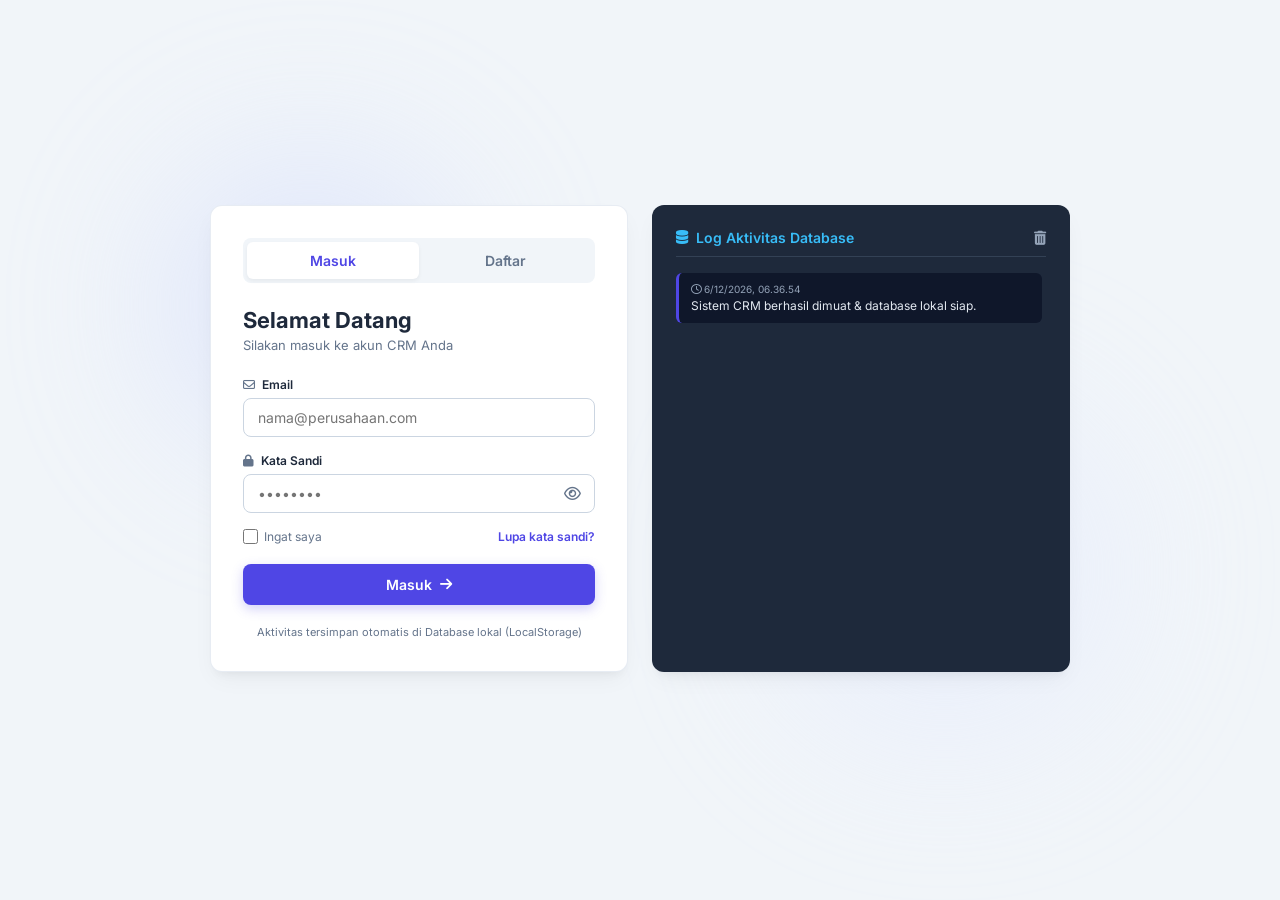
==== index.html @ 26497e5c "Add files via upload" ====
<!DOCTYPE html>
<html lang="id">
<head>
    <meta charset="UTF-8">
    <meta name="viewport" content="width=device-width, initial-scale=1.0">
    <title>Login & Registrasi - Customer Management System</title>
    <link rel="stylesheet" href="style.css">
    <!-- Font Inter & FontAwesome -->
    <link href="https://fonts.googleapis.com/css2?family=Inter:wght@300;400;500;600;700&display=swap" rel="stylesheet">
    <link rel="stylesheet" href="https://cdnjs.cloudflare.com/ajax/libs/font-awesome/6.4.0/css/all.min.css">
</head>
<body>
    <div class="login-container">
        <div class="login-card">
            <!-- Tabs Header -->
            <div class="auth-tabs">
                <button class="tab-btn active" id="loginTabBtn">Masuk</button>
                <button class="tab-btn" id="registerTabBtn">Daftar</button>
            </div>

            <!-- Notifikasi Pesan -->
            <div id="alertMessage" class="alert-message" style="display: none;"></div>

            <!-- Form Login -->
            <form id="loginForm" class="auth-form active-form">
                <div class="login-header" style="margin-bottom: 24px;">
                    <h2>Selamat Datang</h2>
                    <p>Silakan masuk ke akun CRM Anda</p>
                </div>

                <div class="input-group">
                    <label for="loginEmail"><i class="fa-regular fa-envelope"></i> Email</label>
                    <input type="email" id="loginEmail" placeholder="nama@perusahaan.com" required>
                </div>

                <div class="input-group">
                    <label for="loginPassword"><i class="fa-solid fa-lock"></i> Kata Sandi</label>
                    <div class="password-wrapper">
                        <input type="password" id="loginPassword" placeholder="••••••••" required>
                        <i class="fa-regular fa-eye togglePassword" data-target="loginPassword"></i>
                    </div>
                </div>

                <div class="form-actions">
                    <label class="remember-me">
                        <input type="checkbox" id="remember"> Ingat saya
                    </label>
                    <a href="#" class="forgot-password">Lupa kata sandi?</a>
                </div>

                <button type="submit" class="btn-submit">
                    <span class="btn-text">Masuk</span>
                    <i class="fa-solid fa-arrow-right"></i>
                </button>
            </form>

            <!-- Form Registrasi -->
            <form id="registerForm" class="auth-form">
                <div class="login-header" style="margin-bottom: 24px;">
                    <h2>Buat Akun Baru</h2>
                    <p>Daftar untuk mengakses sistem CRM</p>
                </div>

                <div class="input-group">
                    <label for="regName"><i class="fa-regular fa-user"></i> Nama Lengkap</label>
                    <input type="text" id="regName" placeholder="Nama Lengkap Anda" required>
                </div>

                <div class="input-group">
                    <label for="regEmail"><i class="fa-regular fa-envelope"></i> Email</label>
                    <input type="email" id="regEmail" placeholder="nama@perusahaan.com" required>
                </div>

                <div class="input-group">
                    <label for="regPassword"><i class="fa-solid fa-lock"></i> Kata Sandi</label>
                    <div class="password-wrapper">
                        <input type="password" id="regPassword" placeholder="Minimal 6 karakter" required>
                        <i class="fa-regular fa-eye togglePassword" data-target="regPassword"></i>
                    </div>
                </div>

                <button type="submit" class="btn-submit">
                    <span class="btn-text">Daftar Akun</span>
                    <i class="fa-solid fa-user-plus"></i>
                </button>
            </form>

            <div class="login-footer">
                <p>Aktivitas tersimpan otomatis di Database lokal (LocalStorage)</p>
            </div>
        </div>

        <!-- Panel Aktivitas Database (Opsional/Debug View) -->
        <div class="activity-panel">
            <div class="activity-header">
                <h3><i class="fa-solid fa-database"></i> Log Aktivitas Database</h3>
                <button id="clearLogs" title="Bersihkan Log"><i class="fa-solid fa-trash-can"></i></button>
            </div>
            <ul id="activityLogList" class="activity-list">
                <!-- Log akan dimasukkan lewat JS -->
            </ul>
        </div>

        <div class="login-background-shapes">
            <div class="shape shape-1"></div>
            <div class="shape shape-2"></div>
        </div>
    </div>

    <script src="script.js"></script>
</body>
</html>
---- style.css ----
:root {
    --primary: #4f46e5;
    --primary-hover: #4338ca;
    --bg-color: #f1f5f9;
    --card-bg: #ffffff;
    --text-main: #1e293b;
    --text-muted: #64748b;
    --border-color: #cbd5e1;
    --error-bg: #fee2e2;
    --error-text: #991b1b;
    --success-bg: #dcfce7;
    --success-text: #166534;
    --radius: 12px;
    --shadow: 0 10px 25px -5px rgba(0, 0, 0, 0.05), 0 8px 10px -6px rgba(0, 0, 0, 0.05);
}

* {
    box-sizing: border-box;
    margin: 0;
    padding: 0;
    font-family: 'Inter', sans-serif;
}

body {
    background-color: var(--bg-color);
    color: var(--text-main);
    display: flex;
    justify-content: center;
    align-items: center;
    min-height: 100vh;
    padding: 20px;
}

.login-container {
    position: relative;
    width: 100%;
    max-width: 860px;
    display: grid;
    grid-template-columns: 1fr 1fr;
    gap: 24px;
    z-index: 10;
}

@media (max-width: 768px) {
    .login-container {
        grid-template-columns: 1fr;
        max-width: 440px;
    }
}

.login-card {
    background: var(--card-bg);
    padding: 32px;
    border-radius: var(--radius);
    box-shadow: var(--shadow);
    border: 1px solid rgba(226, 232, 240, 0.8);
}

/* Auth Tabs */
.auth-tabs {
    display: flex;
    background: #f1f5f9;
    padding: 4px;
    border-radius: 8px;
    margin-bottom: 24px;
}

.tab-btn {
    flex: 1;
    background: transparent;
    border: none;
    padding: 10px;
    font-size: 14px;
    font-weight: 600;
    color: var(--text-muted);
    cursor: pointer;
    border-radius: 6px;
    transition: all 0.2s ease;
}

.tab-btn.active {
    background: #ffffff;
    color: var(--primary);
    box-shadow: 0 2px 4px rgba(0,0,0,0.05);
}

/* Forms */
.auth-form {
    display: none;
}

.auth-form.active-form {
    display: block;
}

.login-header h2 {
    font-size: 22px;
    font-weight: 700;
    color: var(--text-main);
    margin-bottom: 4px;
}

.login-header p {
    font-size: 13px;
    color: var(--text-muted);
}

.alert-message {
    padding: 10px 14px;
    border-radius: 8px;
    font-size: 13px;
    margin-bottom: 16px;
    font-weight: 500;
    text-align: center;
}

.alert-message.error {
    background-color: var(--error-bg);
    color: var(--error-text);
}

.alert-message.success {
    background-color: var(--success-bg);
    color: var(--success-text);
}

.input-group {
    margin-bottom: 16px;
}

.input-group label {
    display: block;
    font-size: 12px;
    font-weight: 600;
    margin-bottom: 6px;
    color: var(--text-main);
}

.input-group label i {
    color: var(--text-muted);
    margin-right: 4px;
}

.input-group input {
    width: 100%;
    padding: 10px 14px;
    border: 1.5px solid var(--border-color);
    border-radius: 8px;
    font-size: 14px;
    transition: all 0.3s ease;
    outline: none;
    background-color: #fff;
}

.input-group input:focus {
    border-color: var(--primary);
    box-shadow: 0 0 0 3px rgba(79, 70, 229, 0.15);
}

.password-wrapper {
    position: relative;
}

.password-wrapper input {
    padding-right: 40px;
}

.password-wrapper i {
    position: absolute;
    right: 14px;
    top: 50%;
    transform: translateY(-50%);
    color: var(--text-muted);
    cursor: pointer;
    font-size: 15px;
}

.form-actions {
    display: flex;
    justify-content: space-between;
    align-items: center;
    font-size: 12px;
    margin-bottom: 20px;
}

.remember-me {
    display: flex;
    align-items: center;
    gap: 6px;
    color: var(--text-muted);
    cursor: pointer;
}

.remember-me input {
    accent-color: var(--primary);
    width: 15px;
    height: 15px;
}

.forgot-password {
    color: var(--primary);
    text-decoration: none;
    font-weight: 600;
}

.forgot-password:hover {
    text-decoration: underline;
}

.btn-submit {
    width: 100%;
    background-color: var(--primary);
    color: white;
    border: none;
    padding: 12px;
    border-radius: 8px;
    font-size: 14px;
    font-weight: 600;
    cursor: pointer;
    display: flex;
    justify-content: center;
    align-items: center;
    gap: 8px;
    transition: background-color 0.2s ease, transform 0.1s ease;
    box-shadow: 0 4px 12px rgba(79, 70, 229, 0.25);
}

.btn-submit:hover {
    background-color: var(--primary-hover);
}

.btn-submit:active {
    transform: scale(0.98);
}

.login-footer {
    text-align: center;
    margin-top: 20px;
    font-size: 11px;
    color: var(--text-muted);
}

/* Activity Panel (Database Simulation View) */
.activity-panel {
    background: #1e293b;
    color: #f8fafc;
    padding: 24px;
    border-radius: var(--radius);
    box-shadow: var(--shadow);
    display: flex;
    flex-direction: column;
    max-height: 480px;
}

.activity-header {
    display: flex;
    justify-content: space-between;
    align-items: center;
    margin-bottom: 16px;
    border-bottom: 1px solid #334155;
    padding-bottom: 10px;
}

.activity-header h3 {
    font-size: 14px;
    font-weight: 600;
    display: flex;
    align-items: center;
    gap: 8px;
    color: #38bdf8;
}

.activity-header button {
    background: transparent;
    border: none;
    color: #94a3b8;
    cursor: pointer;
    font-size: 14px;
    transition: color 0.2s;
}

.activity-header button:hover {
    color: #f87171;
}

.activity-list {
    list-style: none;
    overflow-y: auto;
    flex: 1;
    display: flex;
    flex-direction: column;
    gap: 10px;
    padding-right: 4px;
}

.activity-list::-webkit-scrollbar {
    width: 5px;
}

.activity-list::-webkit-scrollbar-thumb {
    background: #475569;
    border-radius: 4px;
}

.activity-item {
    background: #0f172a;
    padding: 10px 12px;
    border-radius: 6px;
    font-size: 12px;
    border-left: 3px solid var(--primary);
}

.activity-item.success {
    border-left-color: #22c55e;
}

.activity-item.error {
    border-left-color: #ef4444;
}

.activity-time {
    font-size: 10px;
    color: #94a3b8;
    margin-bottom: 3px;
    display: block;
}

.activity-desc {
    color: #e2e8f0;
    word-break: break-all;
}

/* Background decorations */
.login-background-shapes .shape {
    position: absolute;
    filter: blur(80px);
    z-index: -1;
    border-radius: 50%;
    opacity: 0.4;
}

.shape-1 {
    width: 300px;
    height: 300px;
    background: #c7d2fe;
    top: -50px;
    left: -50px;
}

.shape-2 {
    width: 350px;
    height: 350px;
    background: #e0e7ff;
    bottom: -50px;
    right: -50px;
}
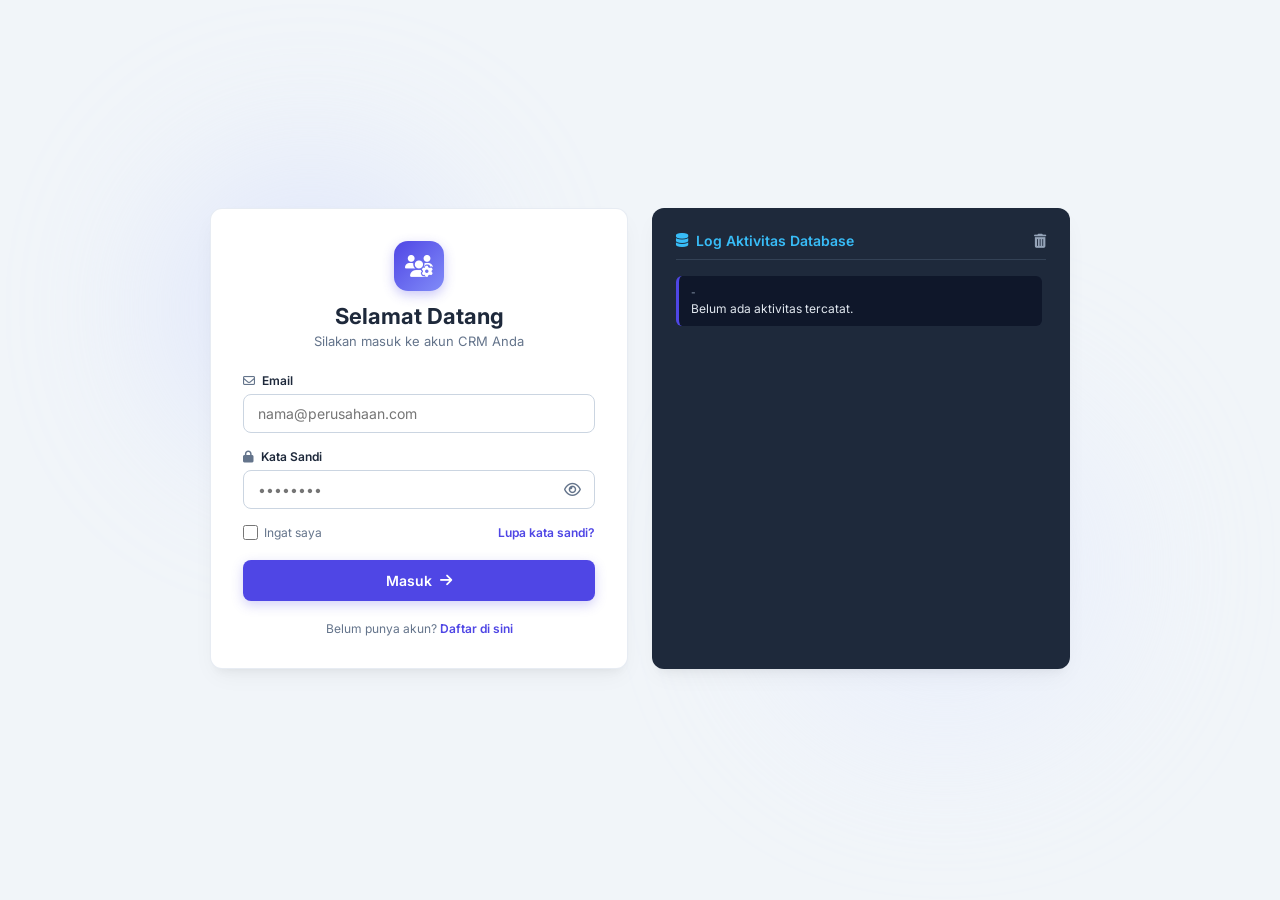
==== commit 16c502ca: "Add files via upload" ====
--- a/index.html
+++ b/index.html
@@ -3,31 +3,25 @@
 <head>
     <meta charset="UTF-8">
     <meta name="viewport" content="width=device-width, initial-scale=1.0">
-    <title>Login & Registrasi - Customer Management System</title>
+    <title>Masuk - Customer Management System</title>
     <link rel="stylesheet" href="style.css">
-    <!-- Font Inter & FontAwesome -->
     <link href="https://fonts.googleapis.com/css2?family=Inter:wght@300;400;500;600;700&display=swap" rel="stylesheet">
     <link rel="stylesheet" href="https://cdnjs.cloudflare.com/ajax/libs/font-awesome/6.4.0/css/all.min.css">
 </head>
 <body>
     <div class="login-container">
         <div class="login-card">
-            <!-- Tabs Header -->
-            <div class="auth-tabs">
-                <button class="tab-btn active" id="loginTabBtn">Masuk</button>
-                <button class="tab-btn" id="registerTabBtn">Daftar</button>
+            <div class="login-header">
+                <div class="logo-icon">
+                    <i class="fa-solid fa-users-gear"></i>
+                </div>
+                <h2>Selamat Datang</h2>
+                <p>Silakan masuk ke akun CRM Anda</p>
             </div>
 
-            <!-- Notifikasi Pesan -->
             <div id="alertMessage" class="alert-message" style="display: none;"></div>
 
-            <!-- Form Login -->
-            <form id="loginForm" class="auth-form active-form">
-                <div class="login-header" style="margin-bottom: 24px;">
-                    <h2>Selamat Datang</h2>
-                    <p>Silakan masuk ke akun CRM Anda</p>
-                </div>
-
+            <form id="loginForm" class="auth-form">
                 <div class="input-group">
                     <label for="loginEmail"><i class="fa-regular fa-envelope"></i> Email</label>
                     <input type="email" id="loginEmail" placeholder="nama@perusahaan.com" required>
@@ -54,51 +48,18 @@
                 </button>
             </form>
 
-            <!-- Form Registrasi -->
-            <form id="registerForm" class="auth-form">
-                <div class="login-header" style="margin-bottom: 24px;">
-                    <h2>Buat Akun Baru</h2>
-                    <p>Daftar untuk mengakses sistem CRM</p>
-                </div>
-
-                <div class="input-group">
-                    <label for="regName"><i class="fa-regular fa-user"></i> Nama Lengkap</label>
-                    <input type="text" id="regName" placeholder="Nama Lengkap Anda" required>
-                </div>
-
-                <div class="input-group">
-                    <label for="regEmail"><i class="fa-regular fa-envelope"></i> Email</label>
-                    <input type="email" id="regEmail" placeholder="nama@perusahaan.com" required>
-                </div>
-
-                <div class="input-group">
-                    <label for="regPassword"><i class="fa-solid fa-lock"></i> Kata Sandi</label>
-                    <div class="password-wrapper">
-                        <input type="password" id="regPassword" placeholder="Minimal 6 karakter" required>
-                        <i class="fa-regular fa-eye togglePassword" data-target="regPassword"></i>
-                    </div>
-                </div>
-
-                <button type="submit" class="btn-submit">
-                    <span class="btn-text">Daftar Akun</span>
-                    <i class="fa-solid fa-user-plus"></i>
-                </button>
-            </form>
-
             <div class="login-footer">
-                <p>Aktivitas tersimpan otomatis di Database lokal (LocalStorage)</p>
+                <p>Belum punya akun? <a href="register.html">Daftar di sini</a></p>
             </div>
         </div>
 
-        <!-- Panel Aktivitas Database (Opsional/Debug View) -->
+        <!-- Panel Aktivitas Database -->
         <div class="activity-panel">
             <div class="activity-header">
                 <h3><i class="fa-solid fa-database"></i> Log Aktivitas Database</h3>
                 <button id="clearLogs" title="Bersihkan Log"><i class="fa-solid fa-trash-can"></i></button>
             </div>
-            <ul id="activityLogList" class="activity-list">
-                <!-- Log akan dimasukkan lewat JS -->
-            </ul>
+            <ul id="activityLogList" class="activity-list"></ul>
         </div>
 
         <div class="login-background-shapes">
--- a/style.css
+++ b/style.css
@@ -56,41 +56,23 @@
     border: 1px solid rgba(226, 232, 240, 0.8);
 }
 
-/* Auth Tabs */
-.auth-tabs {
-    display: flex;
-    background: #f1f5f9;
-    padding: 4px;
-    border-radius: 8px;
+.login-header {
+    text-align: center;
     margin-bottom: 24px;
 }
 
-.tab-btn {
-    flex: 1;
-    background: transparent;
-    border: none;
-    padding: 10px;
-    font-size: 14px;
-    font-weight: 600;
-    color: var(--text-muted);
-    cursor: pointer;
-    border-radius: 6px;
-    transition: all 0.2s ease;
-}
-
-.tab-btn.active {
-    background: #ffffff;
-    color: var(--primary);
-    box-shadow: 0 2px 4px rgba(0,0,0,0.05);
-}
-
-/* Forms */
-.auth-form {
-    display: none;
-}
-
-.auth-form.active-form {
-    display: block;
+.logo-icon {
+    width: 50px;
+    height: 50px;
+    background: linear-gradient(135deg, #4f46e5 0%, #818cf8 100%);
+    color: white;
+    font-size: 22px;
+    display: flex;
+    align-items: center;
+    justify-content: center;
+    border-radius: 14px;
+    margin: 0 auto 12px auto;
+    box-shadow: 0 4px 12px rgba(79, 70, 229, 0.3);
 }
 
 .login-header h2 {
@@ -236,11 +218,21 @@
 .login-footer {
     text-align: center;
     margin-top: 20px;
-    font-size: 11px;
-    color: var(--text-muted);
-}
-
-/* Activity Panel (Database Simulation View) */
+    font-size: 12px;
+    color: var(--text-muted);
+}
+
+.login-footer a {
+    color: var(--primary);
+    text-decoration: none;
+    font-weight: 600;
+}
+
+.login-footer a:hover {
+    text-decoration: underline;
+}
+
+/* Activity Panel */
 .activity-panel {
     background: #1e293b;
     color: #f8fafc;
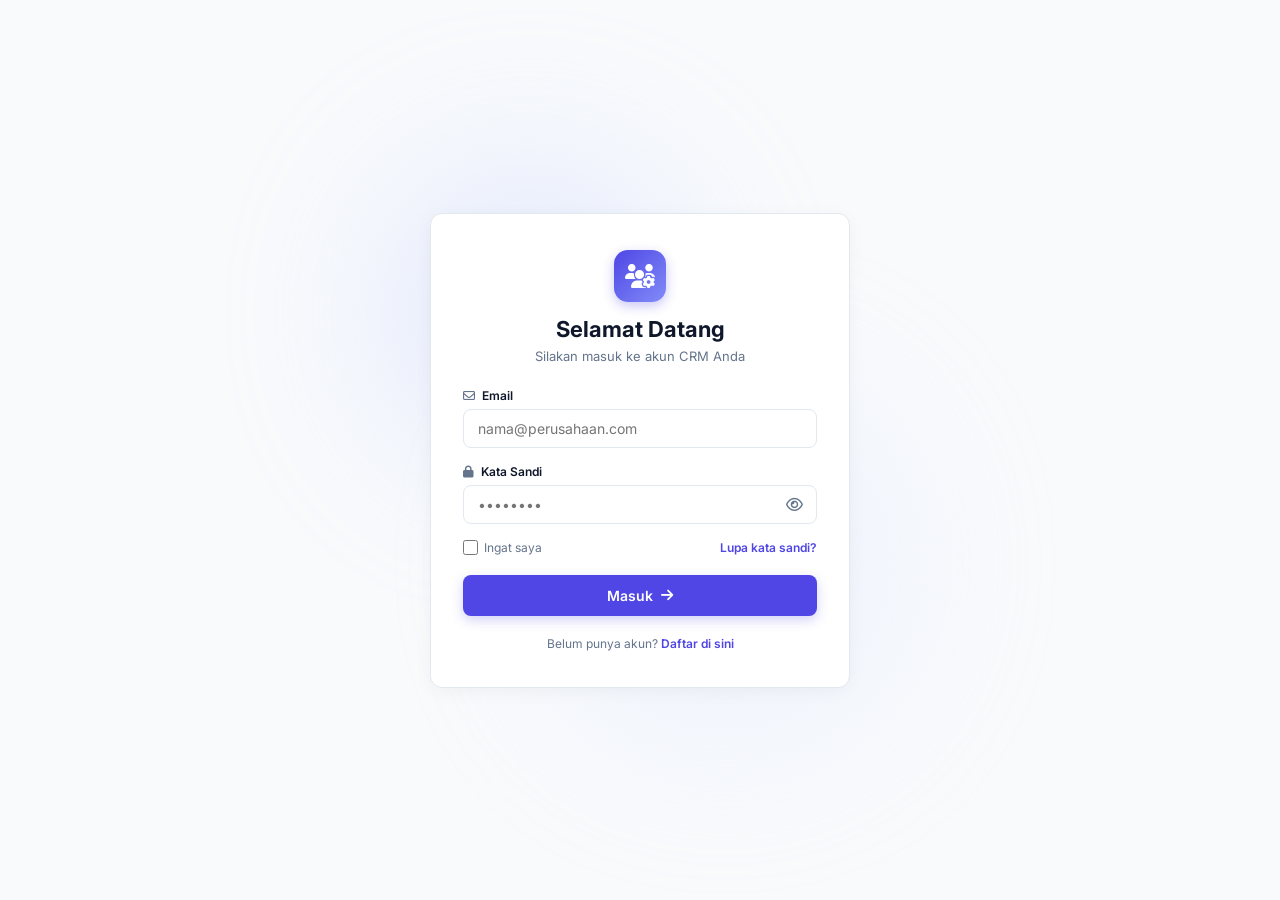
==== commit 60b03841: "Add files via upload" ====
--- a/index.html
+++ b/index.html
@@ -9,9 +9,9 @@
     <link rel="stylesheet" href="https://cdnjs.cloudflare.com/ajax/libs/font-awesome/6.4.0/css/all.min.css">
 </head>
 <body>
-    <div class="login-container">
-        <div class="login-card">
-            <div class="login-header">
+    <div class="auth-container">
+        <div class="auth-card">
+            <div class="auth-header">
                 <div class="logo-icon">
                     <i class="fa-solid fa-users-gear"></i>
                 </div>
@@ -48,18 +48,9 @@
                 </button>
             </form>
 
-            <div class="login-footer">
+            <div class="auth-footer">
                 <p>Belum punya akun? <a href="register.html">Daftar di sini</a></p>
             </div>
-        </div>
-
-        <!-- Panel Aktivitas Database -->
-        <div class="activity-panel">
-            <div class="activity-header">
-                <h3><i class="fa-solid fa-database"></i> Log Aktivitas Database</h3>
-                <button id="clearLogs" title="Bersihkan Log"><i class="fa-solid fa-trash-can"></i></button>
-            </div>
-            <ul id="activityLogList" class="activity-list"></ul>
         </div>
 
         <div class="login-background-shapes">
--- a/style.css
+++ b/style.css
@@ -1,17 +1,17 @@
 :root {
     --primary: #4f46e5;
     --primary-hover: #4338ca;
-    --bg-color: #f1f5f9;
+    --bg-color: #f8fafc;
     --card-bg: #ffffff;
-    --text-main: #1e293b;
+    --text-main: #0f172a;
     --text-muted: #64748b;
-    --border-color: #cbd5e1;
+    --border-color: #e2e8f0;
     --error-bg: #fee2e2;
     --error-text: #991b1b;
     --success-bg: #dcfce7;
     --success-text: #166534;
     --radius: 12px;
-    --shadow: 0 10px 25px -5px rgba(0, 0, 0, 0.05), 0 8px 10px -6px rgba(0, 0, 0, 0.05);
+    --shadow: 0 4px 20px -2px rgba(0, 0, 0, 0.05);
 }
 
 * {
@@ -24,6 +24,10 @@
 body {
     background-color: var(--bg-color);
     color: var(--text-main);
+}
+
+/* Auth / Login Styles */
+body:not(.dashboard-body) {
     display: flex;
     justify-content: center;
     align-items: center;
@@ -31,58 +35,48 @@
     padding: 20px;
 }
 
-.login-container {
+.auth-container {
     position: relative;
     width: 100%;
-    max-width: 860px;
-    display: grid;
-    grid-template-columns: 1fr 1fr;
-    gap: 24px;
+    max-width: 420px;
     z-index: 10;
 }
 
-@media (max-width: 768px) {
-    .login-container {
-        grid-template-columns: 1fr;
-        max-width: 440px;
-    }
-}
-
-.login-card {
+.auth-card {
     background: var(--card-bg);
-    padding: 32px;
+    padding: 36px 32px;
     border-radius: var(--radius);
     box-shadow: var(--shadow);
-    border: 1px solid rgba(226, 232, 240, 0.8);
-}
-
-.login-header {
+    border: 1px solid var(--border-color);
+}
+
+.auth-header {
     text-align: center;
     margin-bottom: 24px;
 }
 
 .logo-icon {
-    width: 50px;
-    height: 50px;
+    width: 52px;
+    height: 52px;
     background: linear-gradient(135deg, #4f46e5 0%, #818cf8 100%);
     color: white;
-    font-size: 22px;
+    font-size: 24px;
     display: flex;
     align-items: center;
     justify-content: center;
     border-radius: 14px;
-    margin: 0 auto 12px auto;
+    margin: 0 auto 14px auto;
     box-shadow: 0 4px 12px rgba(79, 70, 229, 0.3);
 }
 
-.login-header h2 {
+.auth-header h2 {
     font-size: 22px;
     font-weight: 700;
     color: var(--text-main);
-    margin-bottom: 4px;
-}
-
-.login-header p {
+    margin-bottom: 6px;
+}
+
+.auth-header p {
     font-size: 13px;
     color: var(--text-muted);
 }
@@ -183,10 +177,6 @@
     color: var(--primary);
     text-decoration: none;
     font-weight: 600;
-}
-
-.forgot-password:hover {
-    text-decoration: underline;
 }
 
 .btn-submit {
@@ -203,7 +193,7 @@
     justify-content: center;
     align-items: center;
     gap: 8px;
-    transition: background-color 0.2s ease, transform 0.1s ease;
+    transition: background-color 0.2s ease;
     box-shadow: 0 4px 12px rgba(79, 70, 229, 0.25);
 }
 
@@ -211,118 +201,20 @@
     background-color: var(--primary-hover);
 }
 
-.btn-submit:active {
-    transform: scale(0.98);
-}
-
-.login-footer {
+.auth-footer {
     text-align: center;
     margin-top: 20px;
     font-size: 12px;
     color: var(--text-muted);
 }
 
-.login-footer a {
+.auth-footer a {
     color: var(--primary);
     text-decoration: none;
     font-weight: 600;
 }
 
-.login-footer a:hover {
-    text-decoration: underline;
-}
-
-/* Activity Panel */
-.activity-panel {
-    background: #1e293b;
-    color: #f8fafc;
-    padding: 24px;
-    border-radius: var(--radius);
-    box-shadow: var(--shadow);
-    display: flex;
-    flex-direction: column;
-    max-height: 480px;
-}
-
-.activity-header {
-    display: flex;
-    justify-content: space-between;
-    align-items: center;
-    margin-bottom: 16px;
-    border-bottom: 1px solid #334155;
-    padding-bottom: 10px;
-}
-
-.activity-header h3 {
-    font-size: 14px;
-    font-weight: 600;
-    display: flex;
-    align-items: center;
-    gap: 8px;
-    color: #38bdf8;
-}
-
-.activity-header button {
-    background: transparent;
-    border: none;
-    color: #94a3b8;
-    cursor: pointer;
-    font-size: 14px;
-    transition: color 0.2s;
-}
-
-.activity-header button:hover {
-    color: #f87171;
-}
-
-.activity-list {
-    list-style: none;
-    overflow-y: auto;
-    flex: 1;
-    display: flex;
-    flex-direction: column;
-    gap: 10px;
-    padding-right: 4px;
-}
-
-.activity-list::-webkit-scrollbar {
-    width: 5px;
-}
-
-.activity-list::-webkit-scrollbar-thumb {
-    background: #475569;
-    border-radius: 4px;
-}
-
-.activity-item {
-    background: #0f172a;
-    padding: 10px 12px;
-    border-radius: 6px;
-    font-size: 12px;
-    border-left: 3px solid var(--primary);
-}
-
-.activity-item.success {
-    border-left-color: #22c55e;
-}
-
-.activity-item.error {
-    border-left-color: #ef4444;
-}
-
-.activity-time {
-    font-size: 10px;
-    color: #94a3b8;
-    margin-bottom: 3px;
-    display: block;
-}
-
-.activity-desc {
-    color: #e2e8f0;
-    word-break: break-all;
-}
-
-/* Background decorations */
+/* Background Shapes */
 .login-background-shapes .shape {
     position: absolute;
     filter: blur(80px);
@@ -346,3 +238,347 @@
     bottom: -50px;
     right: -50px;
 }
+
+/* ==================== DASHBOARD STYLES ==================== */
+.dashboard-body {
+    display: flex;
+    min-height: 100vh;
+    background-color: #f1f5f9;
+}
+
+/* Sidebar */
+.sidebar {
+    width: 250px;
+    background-color: #0f172a;
+    color: #f8fafc;
+    display: flex;
+    flex-direction: column;
+    position: fixed;
+    height: 100vh;
+    left: 0;
+    top: 0;
+    z-index: 100;
+}
+
+.sidebar-brand {
+    padding: 24px 20px;
+    display: flex;
+    align-items: center;
+    gap: 12px;
+    font-size: 18px;
+    font-weight: 700;
+    border-bottom: 1px solid #1e293b;
+}
+
+.logo-icon-sm {
+    width: 36px;
+    height: 36px;
+    background: var(--primary);
+    border-radius: 8px;
+    display: flex;
+    align-items: center;
+    justify-content: center;
+    font-size: 16px;
+}
+
+.sidebar-menu {
+    padding: 20px 12px;
+    display: flex;
+    flex-direction: column;
+    gap: 6px;
+    flex: 1;
+}
+
+.menu-item {
+    display: flex;
+    align-items: center;
+    gap: 12px;
+    padding: 12px 16px;
+    color: #94a3b8;
+    text-decoration: none;
+    font-size: 14px;
+    font-weight: 500;
+    border-radius: 8px;
+    transition: all 0.2s ease;
+}
+
+.menu-item:hover, .menu-item.active {
+    background-color: #1e293b;
+    color: #ffffff;
+}
+
+.menu-item.active {
+    background-color: var(--primary);
+}
+
+.sidebar-footer {
+    padding: 20px;
+    border-top: 1px solid #1e293b;
+}
+
+.btn-logout {
+    width: 100%;
+    background: transparent;
+    border: 1px solid #334155;
+    color: #f87171;
+    padding: 10px;
+    border-radius: 8px;
+    cursor: pointer;
+    display: flex;
+    align-items: center;
+    justify-content: center;
+    gap: 8px;
+    font-size: 14px;
+    font-weight: 600;
+    transition: all 0.2s;
+}
+
+.btn-logout:hover {
+    background-color: #ef4444;
+    color: white;
+    border-color: #ef4444;
+}
+
+/* Main Content Area */
+.main-content {
+    margin-left: 250px;
+    flex: 1;
+    display: flex;
+    flex-direction: column;
+}
+
+/* Topbar */
+.topbar {
+    background-color: #ffffff;
+    height: 70px;
+    display: flex;
+    align-items: center;
+    justify-content: space-between;
+    padding: 0 32px;
+    border-bottom: 1px solid var(--border-color);
+}
+
+.search-bar {
+    display: flex;
+    align-items: center;
+    gap: 10px;
+    background-color: #f8fafc;
+    border: 1px solid var(--border-color);
+    padding: 8px 16px;
+    border-radius: 20px;
+    width: 320px;
+}
+
+.search-bar input {
+    border: none;
+    background: transparent;
+    outline: none;
+    width: 100%;
+    font-size: 13px;
+}
+
+.search-bar i {
+    color: var(--text-muted);
+}
+
+.user-profile {
+    display: flex;
+    align-items: center;
+    gap: 16px;
+}
+
+.notification-icon {
+    font-size: 18px;
+    color: var(--text-muted);
+    cursor: pointer;
+}
+
+.user-info {
+    text-align: right;
+}
+
+.user-name {
+    display: block;
+    font-size: 14px;
+    font-weight: 600;
+}
+
+.user-role {
+    font-size: 11px;
+    color: var(--text-muted);
+}
+
+.avatar {
+    width: 40px;
+    height: 40px;
+    background-color: #e0e7ff;
+    color: var(--primary);
+    font-weight: 700;
+    border-radius: 50%;
+    display: flex;
+    align-items: center;
+    justify-content: center;
+}
+
+/* Dashboard Container */
+.dashboard-container {
+    padding: 32px;
+}
+
+.welcome-banner {
+    margin-bottom: 24px;
+}
+
+.welcome-banner h2 {
+    font-size: 24px;
+    font-weight: 700;
+    margin-bottom: 4px;
+}
+
+.welcome-banner p {
+    color: var(--text-muted);
+    font-size: 14px;
+}
+
+/* Metrics Grid */
+.metrics-grid {
+    display: grid;
+    grid-template-columns: repeat(auto-fit, minmax(220px, 1fr));
+    gap: 20px;
+    margin-bottom: 32px;
+}
+
+.metric-card {
+    background: #ffffff;
+    padding: 20px;
+    border-radius: var(--radius);
+    display: flex;
+    align-items: center;
+    gap: 16px;
+    box-shadow: var(--shadow);
+    border: 1px solid var(--border-color);
+}
+
+.metric-icon {
+    width: 48px;
+    height: 48px;
+    border-radius: 12px;
+    display: flex;
+    align-items: center;
+    justify-content: center;
+    font-size: 20px;
+}
+
+.metric-icon.blue { background-color: #e0e7ff; color: #4f46e5; }
+.metric-icon.green { background-color: #dcfce7; color: #16a34a; }
+.metric-icon.orange { background-color: #ffedd5; color: #ea580c; }
+.metric-icon.purple { background-color: #f3e8ff; color: #9333ea; }
+
+.metric-info h3 {
+    font-size: 12px;
+    color: var(--text-muted);
+    font-weight: 500;
+    margin-bottom: 4px;
+}
+
+.metric-value {
+    font-size: 20px;
+    font-weight: 700;
+    margin-bottom: 4px;
+}
+
+.metric-trend {
+    font-size: 11px;
+    font-weight: 600;
+}
+
+.metric-trend.positive { color: #16a34a; }
+.metric-trend.neutral { color: var(--text-muted); }
+
+/* Table Card */
+.table-card {
+    background: #ffffff;
+    border-radius: var(--radius);
+    padding: 24px;
+    box-shadow: var(--shadow);
+    border: 1px solid var(--border-color);
+}
+
+.table-header {
+    display: flex;
+    justify-content: space-between;
+    align-items: center;
+    margin-bottom: 20px;
+}
+
+.table-header h3 {
+    font-size: 16px;
+    font-weight: 700;
+}
+
+.btn-primary {
+    background-color: var(--primary);
+    color: white;
+    border: none;
+    padding: 8px 16px;
+    border-radius: 8px;
+    font-size: 13px;
+    font-weight: 600;
+    cursor: pointer;
+    display: flex;
+    align-items: center;
+    gap: 6px;
+}
+
+.table-wrapper {
+    overflow-x: auto;
+}
+
+table {
+    width: 100%;
+    border-collapse: collapse;
+    text-align: left;
+    font-size: 13px;
+}
+
+th {
+    background-color: #f8fafc;
+    color: var(--text-muted);
+    padding: 12px 16px;
+    font-weight: 600;
+    border-bottom: 1px solid var(--border-color);
+}
+
+td {
+    padding: 14px 16px;
+    border-bottom: 1px solid var(--border-color);
+}
+
+.badge {
+    padding: 4px 10px;
+    border-radius: 20px;
+    font-size: 11px;
+    font-weight: 600;
+}
+
+.badge-success { background-color: #dcfce7; color: #15803d; }
+.badge-warning { background-color: #fef9c3; color: #a16207; }
+.badge-danger { background-color: #fee2e2; color: #b91c1c; }
+
+.btn-icon {
+    background: transparent;
+    border: none;
+    color: var(--text-muted);
+    cursor: pointer;
+    font-size: 14px;
+    margin-right: 8px;
+}
+
+.btn-icon:hover { color: var(--primary); }
+.btn-icon.danger:hover { color: #ef4444; }
+
+@media (max-width: 992px) {
+    .sidebar { width: 70px; }
+    .sidebar-brand span, .menu-item span, .sidebar-footer span { display: none; }
+    .main-content { margin-left: 70px; }
+}
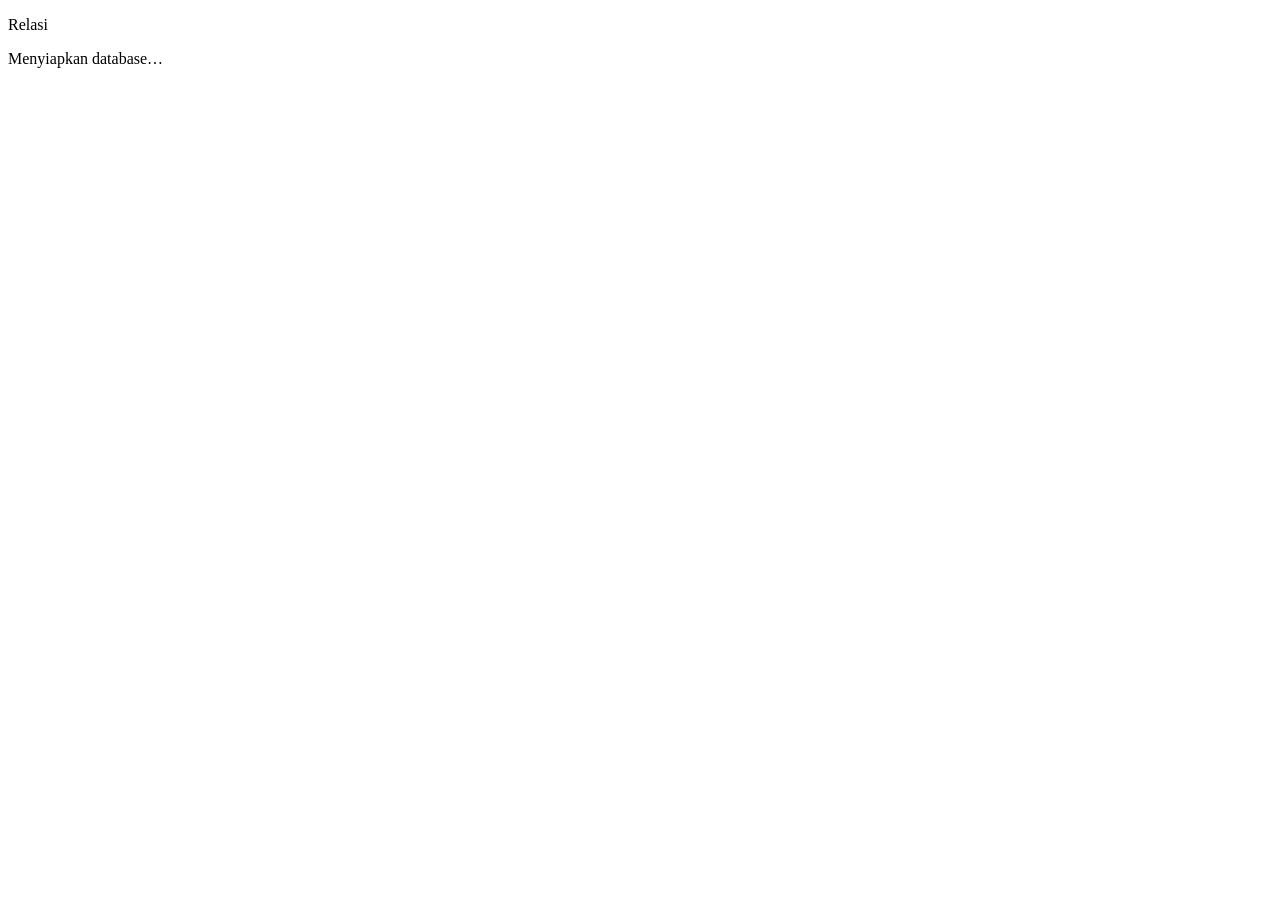
==== commit ec551578: "Add files via upload" ====
--- a/index.html
+++ b/index.html
@@ -1,64 +1,156 @@
 <!DOCTYPE html>
 <html lang="id">
 <head>
-    <meta charset="UTF-8">
-    <meta name="viewport" content="width=device-width, initial-scale=1.0">
-    <title>Masuk - Customer Management System</title>
-    <link rel="stylesheet" href="style.css">
-    <link href="https://fonts.googleapis.com/css2?family=Inter:wght@300;400;500;600;700&display=swap" rel="stylesheet">
-    <link rel="stylesheet" href="https://cdnjs.cloudflare.com/ajax/libs/font-awesome/6.4.0/css/all.min.css">
+  <meta charset="UTF-8">
+  <meta name="viewport" content="width=device-width, initial-scale=1">
+  <title>Relasi – Kelola pelanggan Anda</title>
+  <meta name="description" content="Relasi membantu Anda mencatat pelanggan, riwayat, dan tindak lanjut di satu tempat.">
+  <link rel="icon" href="data:image/svg+xml,%3Csvg xmlns='http://www.w3.org/2000/svg' viewBox='0 0 32 32'%3E%3Crect width='32' height='32' rx='8' fill='%23171B4D'/%3E%3Ccircle cx='16' cy='13' r='4' fill='%230FA89A'/%3E%3Crect x='8' y='20' width='16' height='4' rx='2' fill='%23fff'/%3E%3C/svg%3E">
+  <link rel="preconnect" href="https://fonts.googleapis.com">
+  <link rel="preconnect" href="https://fonts.gstatic.com" crossorigin>
+  <link href="https://fonts.googleapis.com/css2?family=Bricolage+Grotesque:opsz,wght@12..96,600;12..96,700&family=Figtree:wght@400;500;600&display=swap" rel="stylesheet">
+  <link rel="stylesheet" href="css/base.css">
+  <link rel="stylesheet" href="css/auth.css">
 </head>
 <body>
-    <div class="auth-container">
-        <div class="auth-card">
-            <div class="auth-header">
-                <div class="logo-icon">
-                    <i class="fa-solid fa-users-gear"></i>
-                </div>
-                <h2>Selamat Datang</h2>
-                <p>Silakan masuk ke akun CRM Anda</p>
-            </div>
 
-            <div id="alertMessage" class="alert-message" style="display: none;"></div>
+  <!-- Tampilan loading -->
+  <div id="loader" class="loader" role="status" aria-live="polite">
+    <div class="deck" aria-hidden="true">
+      <div class="deck-card c1"><span class="avatar"></span><span class="lines"><i></i><i></i></span></div>
+      <div class="deck-card c2"><span class="avatar"></span><span class="lines"><i></i><i></i></span></div>
+      <div class="deck-card c3"><span class="avatar"></span><span class="lines"><i></i><i></i></span></div>
+    </div>
+    <p class="loader-brand">Relasi</p>
+    <p id="loader-status" class="loader-status">Menyiapkan database…</p>
+    <div class="progress" aria-hidden="true"><div id="progress-bar" class="progress-bar"></div></div>
+  </div>
 
-            <form id="loginForm" class="auth-form">
-                <div class="input-group">
-                    <label for="loginEmail"><i class="fa-regular fa-envelope"></i> Email</label>
-                    <input type="email" id="loginEmail" placeholder="nama@perusahaan.com" required>
-                </div>
+  <!-- Tampilan masuk dan daftar -->
+  <main id="auth" class="auth" hidden>
 
-                <div class="input-group">
-                    <label for="loginPassword"><i class="fa-solid fa-lock"></i> Kata Sandi</label>
-                    <div class="password-wrapper">
-                        <input type="password" id="loginPassword" placeholder="••••••••" required>
-                        <i class="fa-regular fa-eye togglePassword" data-target="loginPassword"></i>
-                    </div>
-                </div>
+    <aside class="brand-panel">
+      <a class="wordmark" href="index.html" aria-label="Relasi">
+        <span class="wordmark-mark">
+          <svg viewBox="0 0 24 24" width="18" height="18" fill="none" stroke="#fff" stroke-width="2" stroke-linecap="round" aria-hidden="true"><circle cx="12" cy="9" r="3.2"/><path d="M5.5 19c.8-3.2 3.4-4.8 6.5-4.8s5.7 1.6 6.5 4.8"/></svg>
+        </span>
+        Relasi
+      </a>
 
-                <div class="form-actions">
-                    <label class="remember-me">
-                        <input type="checkbox" id="remember"> Ingat saya
-                    </label>
-                    <a href="#" class="forgot-password">Lupa kata sandi?</a>
-                </div>
+      <div class="brand-body">
+        <h2 class="headline">Semua pelanggan Anda, rapi di satu tempat.</h2>
+        <p class="brand-text">Catat kontak, riwayat pembelian, dan tindak lanjut tanpa spreadsheet yang berantakan.</p>
 
-                <button type="submit" class="btn-submit">
-                    <span class="btn-text">Masuk</span>
-                    <i class="fa-solid fa-arrow-right"></i>
-                </button>
-            </form>
+        <div class="showcase" aria-hidden="true">
+          <div class="contact k1">
+            <span class="initials">SR</span>
+            <span class="contact-text"><strong>Siti Rahmawati</strong><small>Toko Kain Sari</small></span>
+            <span class="chip">Pelanggan baru</span>
+          </div>
+          <div class="contact k2">
+            <span class="initials">BS</span>
+            <span class="contact-text"><strong>Budi Santoso</strong><small>CV Maju Jaya</small></span>
+            <span class="chip chip-warn">Perlu tindak lanjut</span>
+          </div>
+          <div class="contact k3">
+            <span class="initials">AL</span>
+            <span class="contact-text"><strong>Ayu Lestari</strong><small>Warung Kopi Senja</small></span>
+            <span class="chip chip-info">Aktif</span>
+          </div>
+        </div>
+      </div>
+    </aside>
 
-            <div class="auth-footer">
-                <p>Belum punya akun? <a href="register.html">Daftar di sini</a></p>
-            </div>
+    <section class="form-panel">
+      <div class="form-wrap">
+
+        <div class="tabs" role="tablist" aria-label="Pilih masuk atau daftar">
+          <button type="button" role="tab" id="tab-login" class="tab is-active" aria-selected="true" aria-controls="panel-login">Masuk</button>
+          <button type="button" role="tab" id="tab-register" class="tab" aria-selected="false" aria-controls="panel-register" tabindex="-1">Daftar</button>
         </div>
 
-        <div class="login-background-shapes">
-            <div class="shape shape-1"></div>
-            <div class="shape shape-2"></div>
-        </div>
-    </div>
+        <div id="notice" class="notice" role="alert" hidden></div>
 
-    <script src="script.js"></script>
+        <!-- Form masuk -->
+        <form id="panel-login" role="tabpanel" aria-labelledby="tab-login" novalidate>
+          <h1>Masuk ke Relasi</h1>
+          <p class="sub">Gunakan email dan kata sandi akun Anda.</p>
+
+          <div class="field">
+            <label for="login-email">Email</label>
+            <input id="login-email" name="email" type="email" autocomplete="email" inputmode="email" placeholder="nama@contoh.com">
+            <p class="field-error" id="login-email-error"></p>
+          </div>
+
+          <div class="field">
+            <label for="login-password">Kata sandi</label>
+            <div class="input-wrap">
+              <input id="login-password" name="password" type="password" autocomplete="current-password">
+              <button type="button" class="toggle-pw" data-toggle="login-password" aria-pressed="false">Tampilkan</button>
+            </div>
+            <p class="field-error" id="login-password-error"></p>
+          </div>
+
+          <label class="check">
+            <input type="checkbox" id="login-remember">
+            <span>Ingat saya di perangkat ini</span>
+          </label>
+
+          <button type="submit" class="btn btn-primary">Masuk</button>
+
+          <p class="switch-text">Belum punya akun? <button type="button" class="link" data-switch="register">Daftar sekarang</button></p>
+        </form>
+
+        <!-- Form daftar -->
+        <form id="panel-register" role="tabpanel" aria-labelledby="tab-register" novalidate hidden>
+          <h1>Buat akun baru</h1>
+          <p class="sub">Isi data berikut untuk mulai memakai Relasi.</p>
+
+          <div class="field">
+            <label for="reg-name">Nama lengkap</label>
+            <input id="reg-name" name="name" type="text" autocomplete="name" placeholder="Nama Anda">
+            <p class="field-error" id="reg-name-error"></p>
+          </div>
+
+          <div class="field">
+            <label for="reg-email">Email</label>
+            <input id="reg-email" name="email" type="email" autocomplete="email" inputmode="email" placeholder="nama@contoh.com">
+            <p class="field-error" id="reg-email-error"></p>
+          </div>
+
+          <div class="field">
+            <label for="reg-password">Kata sandi</label>
+            <div class="input-wrap">
+              <input id="reg-password" name="password" type="password" autocomplete="new-password">
+              <button type="button" class="toggle-pw" data-toggle="reg-password" aria-pressed="false">Tampilkan</button>
+            </div>
+            <div class="strength" id="reg-strength" data-level="0">
+              <div class="strength-bars" aria-hidden="true"><span></span><span></span><span></span></div>
+              <p class="strength-label" id="reg-strength-label" aria-live="polite">Minimal 8 karakter, campurkan huruf dan angka.</p>
+            </div>
+            <p class="field-error" id="reg-password-error"></p>
+          </div>
+
+          <div class="field">
+            <label for="reg-confirm">Ulangi kata sandi</label>
+            <div class="input-wrap">
+              <input id="reg-confirm" name="confirm" type="password" autocomplete="new-password">
+              <button type="button" class="toggle-pw" data-toggle="reg-confirm" aria-pressed="false">Tampilkan</button>
+            </div>
+            <p class="field-error" id="reg-confirm-error"></p>
+          </div>
+
+          <button type="submit" class="btn btn-primary">Buat akun</button>
+
+          <p class="switch-text">Sudah punya akun? <button type="button" class="link" data-switch="login">Masuk</button></p>
+        </form>
+
+      </div>
+    </section>
+  </main>
+
+  <script src="js/security.js"></script>
+  <script src="js/db.js"></script>
+  <script src="js/auth.js"></script>
 </body>
 </html>
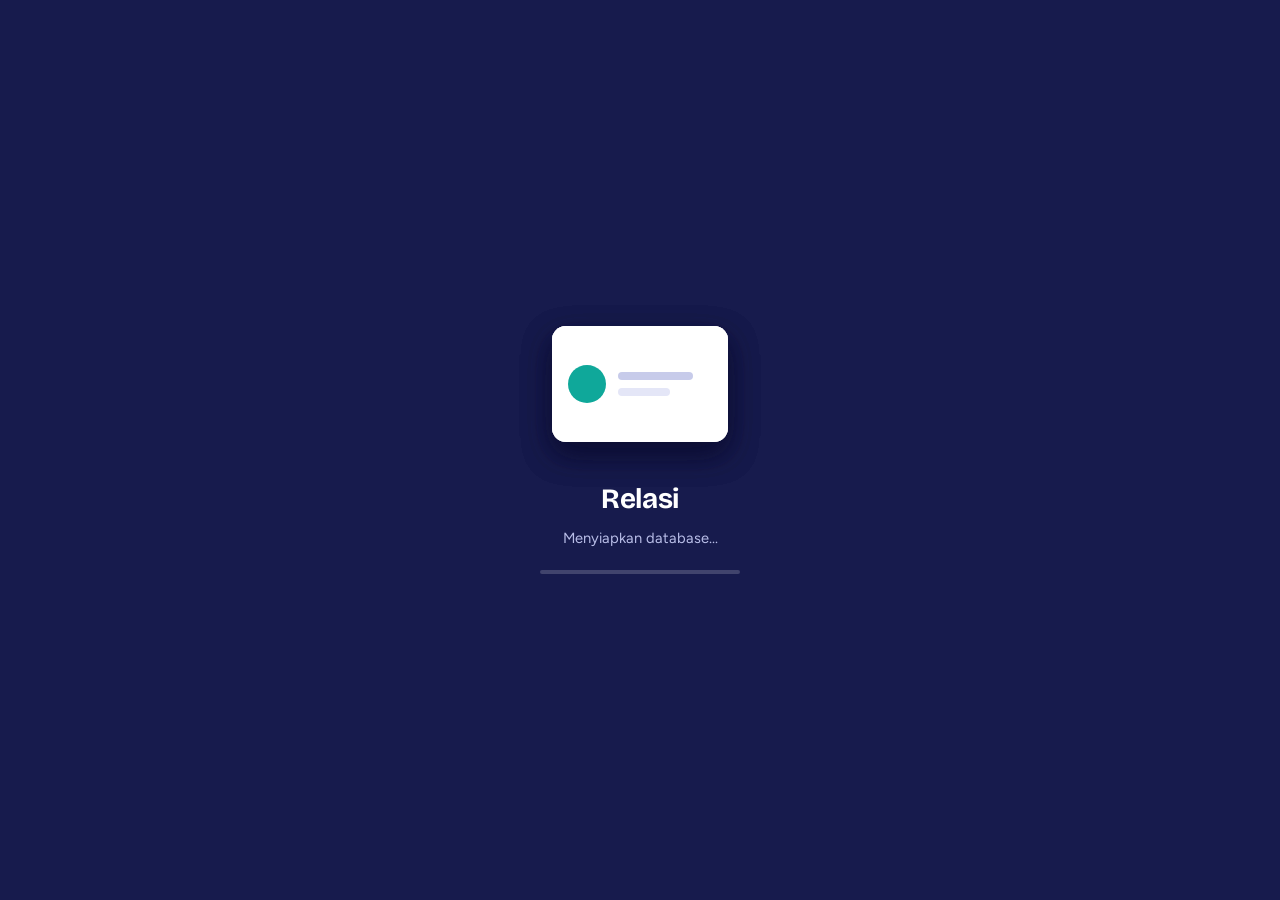
==== commit e99ed8da: "Add files via upload" ====
--- a/index.html
+++ b/index.html
@@ -8,7 +8,8 @@
   <link rel="icon" href="data:image/svg+xml,%3Csvg xmlns='http://www.w3.org/2000/svg' viewBox='0 0 32 32'%3E%3Crect width='32' height='32' rx='8' fill='%23171B4D'/%3E%3Ccircle cx='16' cy='13' r='4' fill='%230FA89A'/%3E%3Crect x='8' y='20' width='16' height='4' rx='2' fill='%23fff'/%3E%3C/svg%3E">
   <link rel="preconnect" href="https://fonts.googleapis.com">
   <link rel="preconnect" href="https://fonts.gstatic.com" crossorigin>
-  <link href="https://fonts.googleapis.com/css2?family=Bricolage+Grotesque:opsz,wght@12..96,600;12..96,700&family=Figtree:wght@400;500;600&display=swap" rel="stylesheet">
+  <!-- Font dimuat tanpa memblokir halaman; jika gagal, font sistem dipakai -->
+  <link href="https://fonts.googleapis.com/css2?family=Bricolage+Grotesque:opsz,wght@12..96,600;12..96,700&family=Figtree:wght@400;500;600&display=swap" rel="stylesheet" media="print" onload="this.media='all'">
   <link rel="stylesheet" href="css/base.css">
   <link rel="stylesheet" href="css/auth.css">
 </head>
@@ -149,6 +150,23 @@
     </section>
   </main>
 
+  <noscript><p style="position:fixed;inset:auto 0 2rem 0;text-align:center;color:#fff;z-index:60">Aktifkan JavaScript untuk memakai Relasi.</p></noscript>
+
+  <script>
+    // Pengaman: jika aplikasi belum siap dalam 10 detik, beri tahu pengguna
+    setTimeout(function () {
+      if (window.__relasiReady) return;
+      var status = document.getElementById('loader-status');
+      if (!status) return;
+      status.textContent = 'Aplikasi gagal dimuat. Periksa koneksi internet, lalu muat ulang.';
+      status.className = 'loader-status is-error';
+      var b = document.createElement('button');
+      b.type = 'button'; b.className = 'btn-retry'; b.textContent = 'Muat ulang';
+      b.onclick = function () { location.reload(); };
+      document.getElementById('loader').appendChild(b);
+    }, 10000);
+  </script>
+
   <script src="js/security.js"></script>
   <script src="js/db.js"></script>
   <script src="js/auth.js"></script>
--- a/css/base.css
+++ b/css/base.css
@@ -0,0 +1,152 @@
+/* Relasi – gaya dasar (dipakai semua halaman) */
+
+:root {
+  --indigo-950: #121544;
+  --indigo-900: #171B4D;
+  --indigo-800: #222872;
+  --indigo-100: #E4E6F7;
+  --paper: #F4F5FB;
+  --surface: #FFFFFF;
+  --ink: #1C2040;
+  --muted: #575C80;
+  --line: #D6D9EE;
+  --teal: #0FA89A;
+  --teal-strong: #0A7B70;
+  --teal-deep: #086A60;
+  --teal-soft: #D8F3EF;
+  --amber: #D98E04;
+  --danger: #B83245;
+  --danger-soft: #FBE5E8;
+  --success: #17704F;
+  --success-soft: #DDF3E8;
+
+  --font-display: "Bricolage Grotesque", "Segoe UI", system-ui, sans-serif;
+  --font-body: "Figtree", "Segoe UI", system-ui, -apple-system, sans-serif;
+}
+
+*,
+*::before,
+*::after { box-sizing: border-box; }
+
+html { -webkit-text-size-adjust: 100%; }
+
+body {
+  margin: 0;
+  min-height: 100vh;
+  font-family: var(--font-body);
+  font-size: 1rem;
+  line-height: 1.55;
+  color: var(--ink);
+  background: var(--paper);
+}
+
+[hidden] { display: none !important; }
+
+h1, h2, h3 {
+  font-family: var(--font-display);
+  letter-spacing: -0.01em;
+  line-height: 1.15;
+}
+
+button, input { font: inherit; color: inherit; }
+
+:focus-visible {
+  outline: 3px solid var(--teal);
+  outline-offset: 2px;
+}
+
+/* Tombol */
+.btn {
+  display: inline-flex;
+  align-items: center;
+  justify-content: center;
+  gap: 0.5rem;
+  padding: 0.8rem 1.25rem;
+  border: 0;
+  border-radius: 10px;
+  font-weight: 600;
+  cursor: pointer;
+  transition: background-color 0.15s ease, opacity 0.15s ease;
+}
+
+.btn-primary {
+  width: 100%;
+  background: var(--teal-strong);
+  color: #fff;
+}
+.btn-primary:hover { background: var(--teal-deep); }
+.btn-primary:disabled { opacity: 0.7; cursor: progress; }
+
+.btn-primary[aria-busy="true"]::after {
+  content: "";
+  width: 1rem;
+  height: 1rem;
+  border: 2px solid rgba(255, 255, 255, 0.45);
+  border-top-color: #fff;
+  border-radius: 50%;
+  animation: spin 0.7s linear infinite;
+}
+
+.btn-ghost {
+  background: transparent;
+  color: var(--indigo-800);
+  border: 1.5px solid var(--line);
+}
+.btn-ghost:hover { background: var(--indigo-100); }
+
+.link {
+  padding: 0;
+  border: 0;
+  background: none;
+  color: var(--indigo-800);
+  font-weight: 600;
+  text-decoration: underline;
+  text-underline-offset: 3px;
+  cursor: pointer;
+}
+
+/* Field formulir */
+.field { margin-top: 1.1rem; }
+
+.field label {
+  display: block;
+  margin-bottom: 0.35rem;
+  font-size: 0.92rem;
+  font-weight: 600;
+}
+
+.field input {
+  width: 100%;
+  padding: 0.75rem 0.9rem;
+  background: #fff;
+  border: 1.5px solid var(--line);
+  border-radius: 10px;
+  transition: border-color 0.15s ease, box-shadow 0.15s ease;
+}
+
+.field input::placeholder { color: #8E93B3; }
+
+.field input:focus {
+  outline: none;
+  border-color: var(--indigo-800);
+  box-shadow: 0 0 0 3px rgba(34, 40, 114, 0.18);
+}
+
+.field input[aria-invalid="true"] { border-color: var(--danger); }
+
+.field-error {
+  margin: 0.35rem 0 0;
+  font-size: 0.86rem;
+  color: var(--danger);
+}
+.field-error:empty { display: none; }
+
+@keyframes spin { to { transform: rotate(360deg); } }
+
+@media (prefers-reduced-motion: reduce) {
+  *, *::before, *::after {
+    animation-duration: 0.01ms !important;
+    animation-iteration-count: 1 !important;
+    transition-duration: 0.01ms !important;
+  }
+}
--- a/css/auth.css
+++ b/css/auth.css
@@ -0,0 +1,371 @@
+/* Relasi – tampilan loading, masuk, dan daftar */
+
+/* ---------- Loading ---------- */
+.loader {
+  position: fixed;
+  inset: 0;
+  z-index: 50;
+  display: flex;
+  flex-direction: column;
+  align-items: center;
+  justify-content: center;
+  background: var(--indigo-900);
+  color: #fff;
+  transition: opacity 0.5s ease, visibility 0.5s ease;
+}
+
+.loader.is-leaving {
+  opacity: 0;
+  visibility: hidden;
+}
+
+.deck {
+  position: relative;
+  width: 176px;
+  height: 116px;
+  margin-bottom: 2.25rem;
+}
+
+.deck-card {
+  position: absolute;
+  inset: 0;
+  display: flex;
+  align-items: center;
+  gap: 12px;
+  padding: 0 16px;
+  background: #fff;
+  border-radius: 14px;
+  box-shadow: 0 12px 30px rgba(8, 10, 40, 0.35);
+}
+
+.deck-card .avatar {
+  flex: none;
+  width: 38px;
+  height: 38px;
+  border-radius: 50%;
+  background: var(--indigo-100);
+}
+
+.deck-card.c3 .avatar { background: var(--teal); }
+
+.deck-card .lines {
+  display: grid;
+  flex: 1;
+  gap: 8px;
+}
+
+.deck-card .lines i {
+  display: block;
+  height: 8px;
+  border-radius: 4px;
+  background: var(--indigo-100);
+}
+.deck-card .lines i:first-child { width: 80%; background: #C7CBEA; }
+.deck-card .lines i:last-child { width: 55%; }
+
+.deck-card.c1 { animation: deal-left 2.4s cubic-bezier(0.65, 0, 0.35, 1) infinite; }
+.deck-card.c2 { animation: deal-mid 2.4s cubic-bezier(0.65, 0, 0.35, 1) infinite; }
+.deck-card.c3 { animation: deal-right 2.4s cubic-bezier(0.65, 0, 0.35, 1) infinite; }
+
+@keyframes deal-left {
+  0%, 100% { transform: rotate(0) translate(0, 0); }
+  40%, 60% { transform: rotate(-14deg) translate(-28px, 6px); }
+}
+@keyframes deal-mid {
+  0%, 100% { transform: translateY(0); }
+  40%, 60% { transform: translateY(-12px); }
+}
+@keyframes deal-right {
+  0%, 100% { transform: rotate(0) translate(0, 0); }
+  40%, 60% { transform: rotate(14deg) translate(28px, 6px); }
+}
+
+.loader-brand {
+  margin: 0;
+  font-family: var(--font-display);
+  font-size: 1.75rem;
+  font-weight: 700;
+  letter-spacing: -0.01em;
+}
+
+.loader-status {
+  margin: 0.35rem 0 1.25rem;
+  min-height: 1.5em;
+  padding: 0 1.5rem;
+  text-align: center;
+  font-size: 0.92rem;
+  color: #B9BEE8;
+}
+.loader-status.is-error { color: #FFB4BE; }
+
+.progress {
+  width: 200px;
+  height: 4px;
+  overflow: hidden;
+  background: rgba(255, 255, 255, 0.18);
+  border-radius: 2px;
+}
+
+.progress-bar {
+  width: 0;
+  height: 100%;
+  background: var(--teal);
+  border-radius: 2px;
+  transition: width 0.5s ease;
+}
+
+.loader .btn-retry {
+  margin-top: 1.25rem;
+  padding: 0.6rem 1.1rem;
+  background: #fff;
+  color: var(--indigo-900);
+  border: 0;
+  border-radius: 10px;
+  font-weight: 600;
+  cursor: pointer;
+}
+
+/* ---------- Tata letak masuk / daftar ---------- */
+.auth {
+  display: grid;
+  grid-template-columns: minmax(0, 1.05fr) minmax(0, 1fr);
+  min-height: 100vh;
+}
+
+.brand-panel {
+  display: flex;
+  flex-direction: column;
+  justify-content: space-between;
+  gap: 2.5rem;
+  padding: 3rem clamp(2rem, 5vw, 4.5rem);
+  overflow: hidden;
+  background: var(--indigo-900);
+  color: #fff;
+}
+
+.wordmark {
+  display: inline-flex;
+  align-items: center;
+  gap: 0.6rem;
+  font-family: var(--font-display);
+  font-size: 1.5rem;
+  font-weight: 700;
+  letter-spacing: -0.01em;
+  color: inherit;
+  text-decoration: none;
+}
+
+.wordmark-mark {
+  display: grid;
+  place-items: center;
+  width: 32px;
+  height: 32px;
+  background: var(--teal);
+  border-radius: 9px;
+}
+
+.headline {
+  max-width: 16ch;
+  margin: 0 0 1rem;
+  font-size: clamp(2rem, 3.4vw, 3rem);
+  line-height: 1.08;
+}
+
+.brand-text {
+  max-width: 38ch;
+  margin: 0 0 2.5rem;
+  color: #C9CDEE;
+}
+
+/* Tumpukan kartu pelanggan */
+.showcase {
+  position: relative;
+  height: 270px;
+  max-width: 380px;
+}
+
+.contact {
+  position: absolute;
+  display: flex;
+  align-items: center;
+  gap: 0.8rem;
+  width: min(340px, 100%);
+  padding: 0.9rem 1rem;
+  background: #fff;
+  color: var(--ink);
+  border-radius: 16px;
+  box-shadow: 0 14px 34px rgba(8, 10, 40, 0.4);
+}
+
+.contact.k1 { top: 0; left: 0; transform: rotate(-4deg); }
+.contact.k2 { top: 84px; left: 34px; transform: rotate(2deg); }
+.contact.k3 { top: 168px; left: 6px; transform: rotate(-1.5deg); }
+
+.initials {
+  display: grid;
+  flex: none;
+  place-items: center;
+  width: 42px;
+  height: 42px;
+  background: var(--indigo-100);
+  color: var(--indigo-800);
+  border-radius: 50%;
+  font-weight: 600;
+  font-size: 0.9rem;
+}
+
+.contact-text {
+  display: grid;
+  flex: 1;
+  min-width: 0;
+  line-height: 1.3;
+}
+.contact-text small { color: var(--muted); }
+
+.chip {
+  flex: none;
+  padding: 0.2rem 0.6rem;
+  background: var(--teal-soft);
+  color: var(--teal-strong);
+  border-radius: 999px;
+  font-size: 0.74rem;
+  font-weight: 600;
+}
+.chip-warn { background: #FFF1D6; color: #8A5A00; }
+.chip-info { background: var(--indigo-100); color: var(--indigo-800); }
+
+/* ---------- Panel formulir ---------- */
+.form-panel {
+  display: grid;
+  place-items: center;
+  padding: 2rem 1.5rem;
+}
+
+.form-wrap { width: min(100%, 26rem); }
+
+.tabs {
+  display: grid;
+  grid-template-columns: 1fr 1fr;
+  gap: 4px;
+  margin-bottom: 1.75rem;
+  padding: 4px;
+  background: var(--indigo-100);
+  border-radius: 12px;
+}
+
+.tab {
+  padding: 0.6rem 1rem;
+  background: transparent;
+  border: 0;
+  border-radius: 9px;
+  font-weight: 600;
+  color: var(--muted);
+  cursor: pointer;
+  transition: background-color 0.15s ease, color 0.15s ease;
+}
+
+.tab.is-active {
+  background: #fff;
+  color: var(--indigo-900);
+  box-shadow: 0 1px 3px rgba(23, 27, 77, 0.18);
+}
+
+.form-wrap h1 {
+  margin: 0 0 0.35rem;
+  font-size: 1.9rem;
+}
+
+.sub {
+  margin: 0;
+  color: var(--muted);
+}
+
+.input-wrap { position: relative; }
+.input-wrap input { padding-right: 6.4rem; }
+
+.toggle-pw {
+  position: absolute;
+  top: 50%;
+  right: 6px;
+  transform: translateY(-50%);
+  padding: 0.4rem 0.7rem;
+  background: none;
+  border: 0;
+  border-radius: 8px;
+  font-size: 0.88rem;
+  font-weight: 600;
+  color: var(--indigo-800);
+  cursor: pointer;
+}
+.toggle-pw:hover { background: var(--indigo-100); }
+
+.check {
+  display: flex;
+  align-items: center;
+  gap: 0.6rem;
+  margin: 1.1rem 0 1.4rem;
+  font-weight: 500;
+  cursor: pointer;
+}
+.check input {
+  width: 1.1rem;
+  height: 1.1rem;
+  accent-color: var(--teal-strong);
+}
+
+#panel-register .btn-primary { margin-top: 1.5rem; }
+
+.switch-text {
+  margin: 1.4rem 0 0;
+  text-align: center;
+  color: var(--muted);
+}
+
+/* Pesan di atas formulir */
+.notice {
+  margin-bottom: 1.25rem;
+  padding: 0.8rem 1rem;
+  border-radius: 10px;
+  font-size: 0.94rem;
+}
+.notice.error { background: var(--danger-soft); color: #7E1F2E; }
+.notice.success { background: var(--success-soft); color: #0F4D36; }
+
+/* Indikator kekuatan kata sandi */
+.strength { margin-top: 0.5rem; }
+
+.strength-bars {
+  display: grid;
+  grid-template-columns: repeat(3, 1fr);
+  gap: 4px;
+}
+.strength-bars span {
+  height: 4px;
+  background: var(--line);
+  border-radius: 2px;
+  transition: background-color 0.2s ease;
+}
+
+.strength[data-level="1"] .strength-bars span:nth-child(-n+1) { background: var(--danger); }
+.strength[data-level="2"] .strength-bars span:nth-child(-n+2) { background: var(--amber); }
+.strength[data-level="3"] .strength-bars span { background: var(--teal); }
+
+.strength-label {
+  margin: 0.4rem 0 0;
+  font-size: 0.85rem;
+  color: var(--muted);
+}
+
+/* ---------- Layar kecil ---------- */
+@media (max-width: 900px) {
+  .auth { grid-template-columns: 1fr; min-height: 0; }
+  .brand-panel { padding: 1.25rem 1.5rem; gap: 0; }
+  .brand-body { display: none; }
+  .form-panel { align-items: start; padding-top: 2rem; padding-bottom: 3rem; }
+}
+
+@media (prefers-reduced-motion: reduce) {
+  .deck-card.c1 { animation: none; transform: rotate(-14deg) translate(-28px, 6px); }
+  .deck-card.c2 { animation: none; transform: translateY(-12px); }
+  .deck-card.c3 { animation: none; transform: rotate(14deg) translate(28px, 6px); }
+}
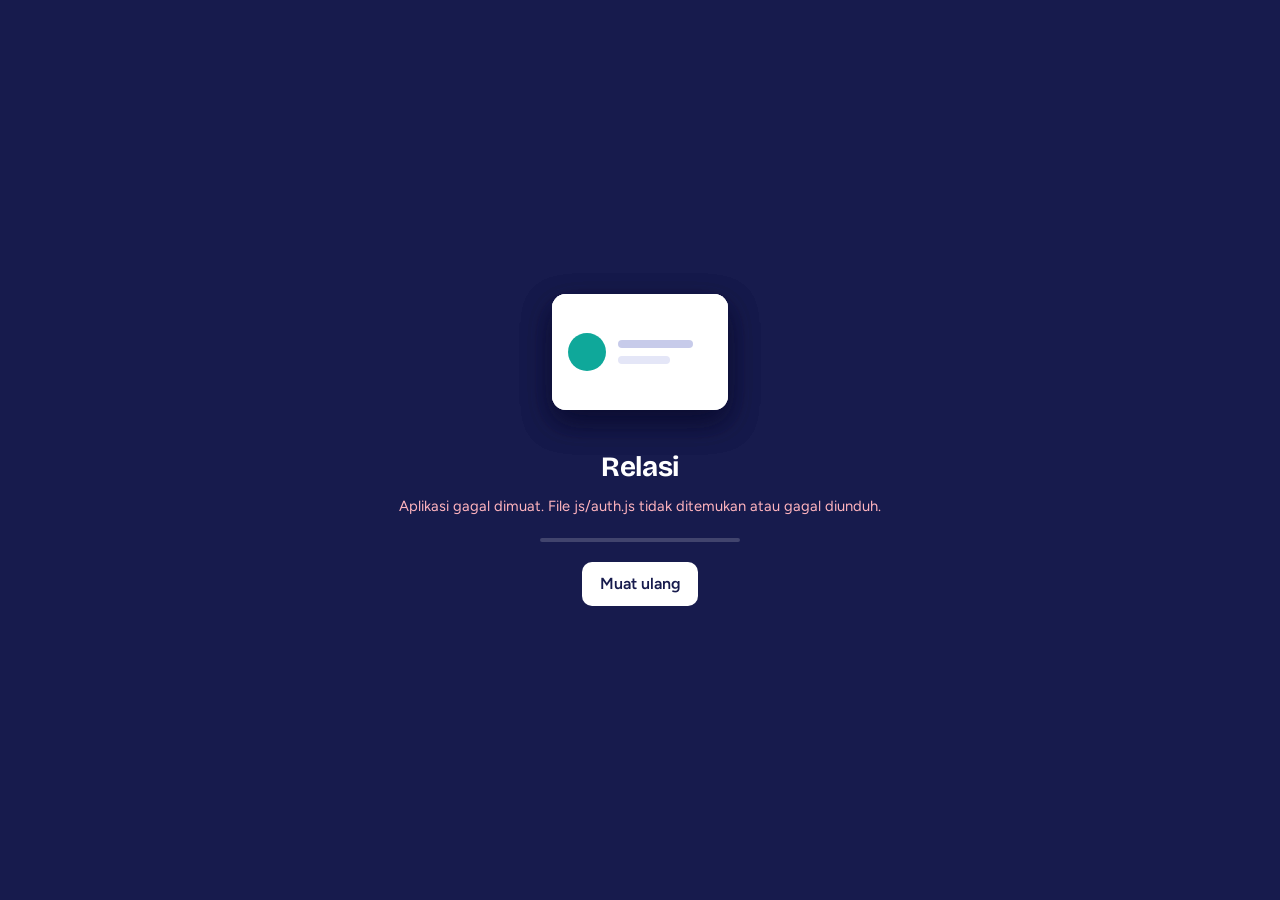
==== commit e57b80fa: "Add files via upload" ====
--- a/index.html
+++ b/index.html
@@ -10,8 +10,8 @@
   <link rel="preconnect" href="https://fonts.gstatic.com" crossorigin>
   <!-- Font dimuat tanpa memblokir halaman; jika gagal, font sistem dipakai -->
   <link href="https://fonts.googleapis.com/css2?family=Bricolage+Grotesque:opsz,wght@12..96,600;12..96,700&family=Figtree:wght@400;500;600&display=swap" rel="stylesheet" media="print" onload="this.media='all'">
-  <link rel="stylesheet" href="css/base.css">
-  <link rel="stylesheet" href="css/auth.css">
+  <link rel="stylesheet" href="css/base.css?v=3">
+  <link rel="stylesheet" href="css/auth.css?v=3">
 </head>
 <body>
 
@@ -153,22 +153,43 @@
   <noscript><p style="position:fixed;inset:auto 0 2rem 0;text-align:center;color:#fff;z-index:60">Aktifkan JavaScript untuk memakai Relasi.</p></noscript>
 
   <script>
-    // Pengaman: jika aplikasi belum siap dalam 10 detik, beri tahu pengguna
-    setTimeout(function () {
-      if (window.__relasiReady) return;
-      var status = document.getElementById('loader-status');
-      if (!status) return;
-      status.textContent = 'Aplikasi gagal dimuat. Periksa koneksi internet, lalu muat ulang.';
-      status.className = 'loader-status is-error';
-      var b = document.createElement('button');
-      b.type = 'button'; b.className = 'btn-retry'; b.textContent = 'Muat ulang';
-      b.onclick = function () { location.reload(); };
-      document.getElementById('loader').appendChild(b);
-    }, 10000);
+    // Pelapor kesalahan: menampilkan penyebab di layar loading bila aplikasi gagal jalan
+    (function () {
+      var added = false;
+      function show(detail) {
+        var loader = document.getElementById('loader');
+        var status = document.getElementById('loader-status');
+        if (!loader || !status || loader.hidden) return;
+        status.className = 'loader-status is-error';
+        status.textContent = 'Aplikasi gagal dimuat. ' + detail;
+        if (added) return;
+        added = true;
+        var b = document.createElement('button');
+        b.type = 'button'; b.className = 'btn-retry'; b.textContent = 'Muat ulang';
+        b.onclick = function () { location.reload(); };
+        loader.appendChild(b);
+      }
+      window.addEventListener('error', function (e) {
+        var t = e.target;
+        if (t && t !== window && t.tagName === 'SCRIPT') {
+          show('File ' + String(t.getAttribute('src')).split('?')[0] + ' tidak ditemukan atau gagal diunduh.');
+        } else if (!t || t === window) {
+          show('Kesalahan: ' + (e.message || 'tidak diketahui') + ' (' +
+            String(e.filename || '').split('/').pop().split('?')[0] + ':' + (e.lineno || 0) + ')');
+        }
+      }, true);
+      window.addEventListener('unhandledrejection', function (e) {
+        var r = e.reason;
+        show('Kesalahan: ' + ((r && r.message) || r));
+      });
+      setTimeout(function () {
+        if (!window.__relasiReady) show('Skrip aplikasi tidak berjalan.');
+      }, 8000);
+    })();
   </script>
 
-  <script src="js/security.js"></script>
-  <script src="js/db.js"></script>
-  <script src="js/auth.js"></script>
+  <script src="js/security.js?v=3"></script>
+  <script src="js/db.js?v=3"></script>
+  <script src="js/auth.js?v=3"></script>
 </body>
 </html>
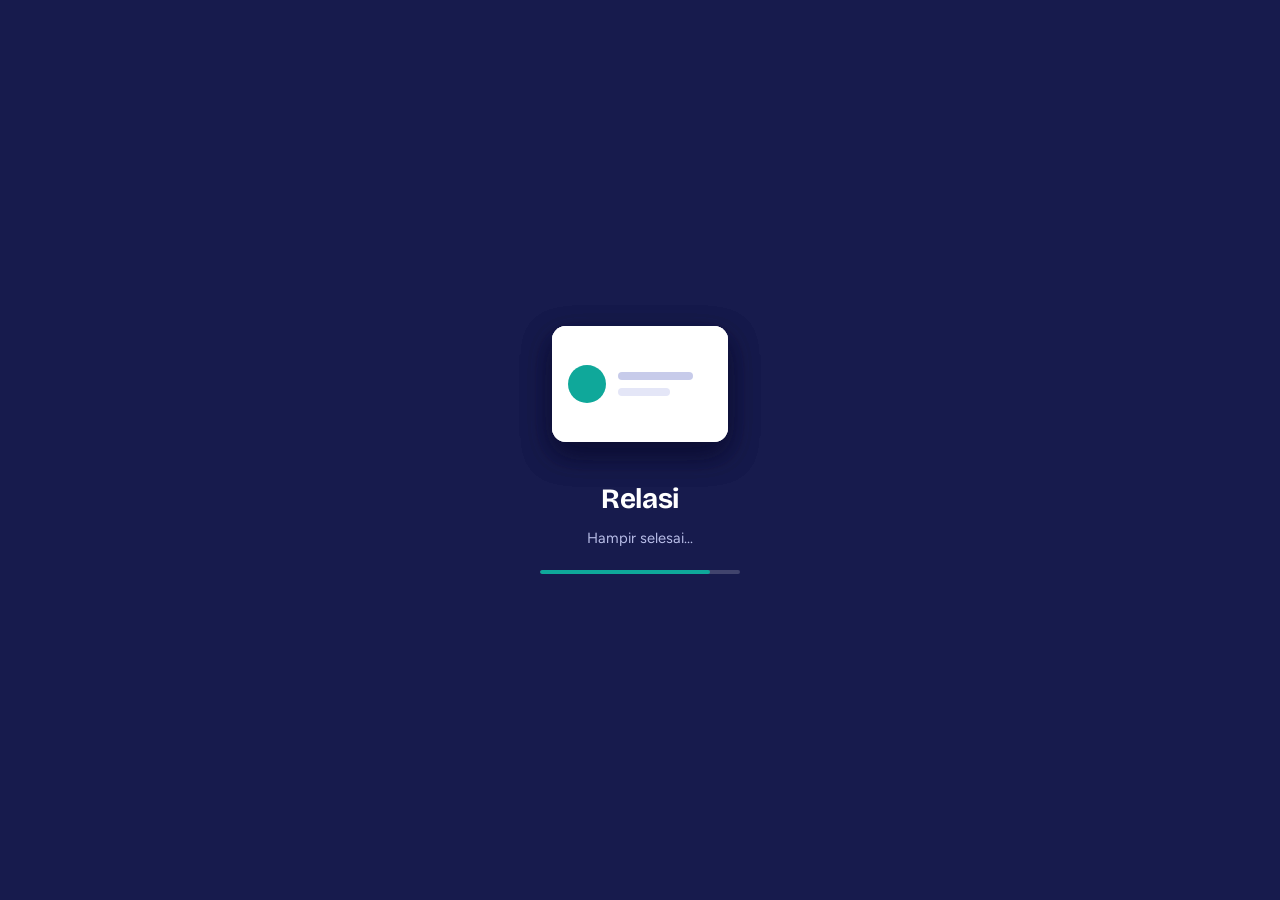
==== commit d0225c17: "Add files via upload" ====
--- a/index.html
+++ b/index.html
@@ -10,8 +10,8 @@
   <link rel="preconnect" href="https://fonts.gstatic.com" crossorigin>
   <!-- Font dimuat tanpa memblokir halaman; jika gagal, font sistem dipakai -->
   <link href="https://fonts.googleapis.com/css2?family=Bricolage+Grotesque:opsz,wght@12..96,600;12..96,700&family=Figtree:wght@400;500;600&display=swap" rel="stylesheet" media="print" onload="this.media='all'">
-  <link rel="stylesheet" href="css/base.css?v=3">
-  <link rel="stylesheet" href="css/auth.css?v=3">
+  <link rel="stylesheet" href="css/base.css?v=4">
+  <link rel="stylesheet" href="css/auth.css?v=4">
 </head>
 <body>
 
@@ -75,12 +75,12 @@
         <!-- Form masuk -->
         <form id="panel-login" role="tabpanel" aria-labelledby="tab-login" novalidate>
           <h1>Masuk ke Relasi</h1>
-          <p class="sub">Gunakan email dan kata sandi akun Anda.</p>
+          <p class="sub">Masuk dengan nama dan kata sandi akun Anda.</p>
 
           <div class="field">
-            <label for="login-email">Email</label>
-            <input id="login-email" name="email" type="email" autocomplete="email" inputmode="email" placeholder="nama@contoh.com">
-            <p class="field-error" id="login-email-error"></p>
+            <label for="login-name">Nama</label>
+            <input id="login-name" name="username" type="text" autocomplete="username" placeholder="Nama yang Anda daftarkan">
+            <p class="field-error" id="login-name-error"></p>
           </div>
 
           <div class="field">
@@ -105,18 +105,13 @@
         <!-- Form daftar -->
         <form id="panel-register" role="tabpanel" aria-labelledby="tab-register" novalidate hidden>
           <h1>Buat akun baru</h1>
-          <p class="sub">Isi data berikut untuk mulai memakai Relasi.</p>
+          <p class="sub">Isi nama dan kata sandi untuk mulai memakai Relasi.</p>
 
           <div class="field">
-            <label for="reg-name">Nama lengkap</label>
-            <input id="reg-name" name="name" type="text" autocomplete="name" placeholder="Nama Anda">
+            <label for="reg-name">Nama</label>
+            <input id="reg-name" name="username" type="text" autocomplete="username" placeholder="Nama Anda" maxlength="40">
+            <p class="hint">Nama ini dipakai untuk masuk dan tampil di profil Anda.</p>
             <p class="field-error" id="reg-name-error"></p>
-          </div>
-
-          <div class="field">
-            <label for="reg-email">Email</label>
-            <input id="reg-email" name="email" type="email" autocomplete="email" inputmode="email" placeholder="nama@contoh.com">
-            <p class="field-error" id="reg-email-error"></p>
           </div>
 
           <div class="field">
@@ -188,8 +183,8 @@
     })();
   </script>
 
-  <script src="js/security.js?v=3"></script>
-  <script src="js/db.js?v=3"></script>
-  <script src="js/auth.js?v=3"></script>
+  <script src="js/security.js?v=4"></script>
+  <script src="js/db.js?v=4"></script>
+  <script src="js/auth.js?v=4"></script>
 </body>
 </html>
